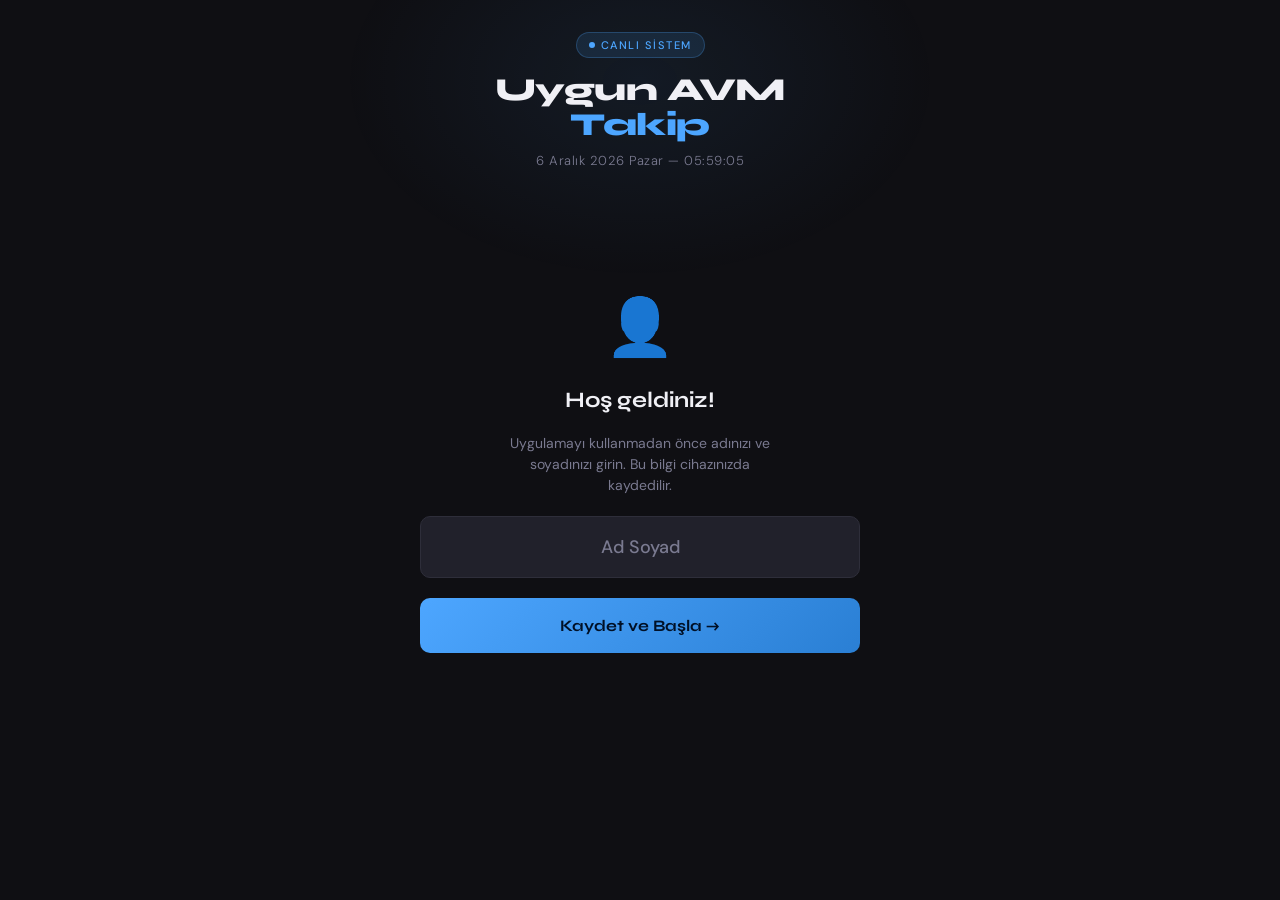
==== index.html @ b0c44f39 "Update index.html" ====
<!DOCTYPE html>
<html lang="tr">
<head>
  <meta charset="UTF-8">
  <meta name="viewport" content="width=device-width, initial-scale=1.0">
  <title>Uygun AVM Takip</title>
  <link href="https://fonts.googleapis.com/css2?family=Syne:wght@400;600;700;800&family=DM+Sans:wght@300;400;500&display=swap" rel="stylesheet">
  <link rel="stylesheet" href="style.css">
</head>
<body>

<div class="container">

  <!-- HEADER -->
  <div class="header">
    <div class="badge">Canlı Sistem</div>
    <h1>Uygun AVM<br><span>Takip</span></h1>
    <div class="clock" id="clock">—</div>
  </div>

  <!-- SETUP SCREEN (ilk açılışta görünür) -->
  <div id="setupScreen" class="setup-screen" style="display:none;">
    <div class="setup-icon">👤</div>
    <h2>Hoş geldiniz!</h2>
    <p>Uygulamayı kullanmadan önce adınızı ve soyadınızı girin. Bu bilgi cihazınızda kaydedilir.</p>
    <input class="name-input" id="nameInput" type="text" placeholder="Ad Soyad" maxlength="50" autocomplete="name" />
    <button class="btn-save-name" onclick="saveName()">Kaydet ve Başla →</button>
  </div>

  <!-- MAIN APP (isim kaydedildikten sonra görünür) -->
  <div id="mainApp" style="display:none; width:100%;">

    <!-- ÇALIŞAN KARTI -->
    <div class="card">
      <div class="card-label">Aktif Çalışan</div>
      <div class="status-bar">
        <div class="status-dot green" id="statusDot"></div>
        <div class="status-text"><strong id="employeeDisplay">—</strong></div>
      </div>
    </div>

    <!-- AKSİYON BUTONLARI -->
    <div class="card">
      <div class="card-label">İşlem Seçimi</div>
      <div class="divider"></div>
      <div class="buttons-grid">
        <button class="btn btn-start" onclick="sendAction('İşe Başladı', '🟢', 'green')">
          <span class="btn-icon">🟢</span>
          <span class="btn-label">İşe Başla</span>
        </button>
        <button class="btn btn-end" onclick="sendAction('Mesaisi Bitti', '🔴', 'red')">
          <span class="btn-icon">🔴</span>
          <span class="btn-label">Mesai Bitir</span>
        </button>
        <button class="btn btn-break-start" onclick="sendAction('Çay Molası', '🟡', 'yellow')">
          <span class="btn-icon">☕</span>
          <span class="btn-label">Çay Molası</span>
        </button>
        <button class="btn btn-lunch" onclick="sendAction('Yemek Molası', '🍽️', 'yellow')">
          <span class="btn-icon">🍽️</span>
          <span class="btn-label">Yemek Molası</span>
        </button>
        <button class="btn btn-break-end btn-full" onclick="sendAction('Moladan Döndü', '🔵', 'green')">
          <span class="btn-icon">🔵</span>
          <span class="btn-label">Moladan Dön</span>
        </button>
      </div>
    </div>

    <!-- SON İŞLEMLER -->
    <div class="card">
      <div class="card-label">Son İşlemler</div>
      <div class="divider"></div>
      <div class="history-list" id="historyList">
        <div class="empty-state">Henüz kayıt yok</div>
      </div>
    </div>

    <!-- PATRON GİRİŞ BUTONU -->
    <button class="btn-patron-entry" onclick="openPasswordModal()">
      🔐 Patron Görünümü
    </button>

  </div><!-- /mainApp -->

  <!-- PATRON PANELİ -->
  <div class="patron-panel" id="patronPanel">
    <div class="patron-header">
      <h2>👁️ Patron Paneli</h2>
      <button class="btn-patron-exit" onclick="exitPatron()">← Çık</button>
    </div>

    <div class="summary-row">
      <div class="summary-box green">
        <div class="s-num" id="countWorking">0</div>
        <div class="s-label">Çalışıyor</div>
      </div>
      <div class="summary-box yellow">
        <div class="s-num" id="countBreak">0</div>
        <div class="s-label">Molada</div>
      </div>
      <div class="summary-box red">
        <div class="s-num" id="countAlert">0</div>
        <div class="s-label">Aşıldı</div>
      </div>
    </div>

    <div class="refresh-info" id="refreshInfo">Yükleniyor...</div>
    <div id="workerList"><div class="patron-empty">⏳ Veriler yükleniyor...</div></div>
  </div>

</div><!-- /container -->

<!-- ŞİFRE MODALI -->
<div class="modal-overlay" id="passwordModal">
  <div class="modal">
    <h3>🔐 Patron Girişi</h3>
    <p>Devam etmek için şifreyi girin</p>
    <input class="name-input" id="passwordInput" type="password" placeholder="••••••" maxlength="20" />
    <div class="modal-btns">
      <button class="btn-modal-cancel" onclick="closePasswordModal()">İptal</button>
      <button class="btn-modal-ok" onclick="checkPassword()">Giriş →</button>
    </div>
  </div>
</div>

<!-- ÇALIŞAN DETAY MODALİ -->
<div class="detail-overlay" id="detailOverlay" onclick="closeDetailModal(event)">
  <div class="detail-panel" id="detailPanel">
    <div class="detail-handle"></div>

    <div class="detail-header">
      <div class="detail-avatar" id="detailAvatar">??</div>
      <div class="detail-title">
        <div class="detail-name" id="detailName">—</div>
        <div class="detail-subtitle" id="detailSubtitle">Bugünkü hareketler yükleniyor...</div>
      </div>
      <button class="btn-detail-close" onclick="closeDetailModal()">✕ Kapat</button>
    </div>

    <div class="detail-stats">
      <div class="detail-stat">
        <div class="ds-num" id="detailTotalBreaks">—</div>
        <div class="ds-label">Toplam Mola</div>
      </div>
      <div class="detail-stat warn" id="detailOverStatBox">
        <div class="ds-num" id="detailOverBreaks">—</div>
        <div class="ds-label">Süre Aşımı</div>
      </div>
      <div class="detail-stat">
        <div class="ds-num" id="detailTotalMoves">—</div>
        <div class="ds-label">Toplam Hareket</div>
      </div>
    </div>

    <div class="detail-section-label">Bugünkü Hareketler</div>

    <div class="detail-loading" id="detailLoading">
      <div class="spinner"></div>
      <span>Veriler çekiliyor...</span>
    </div>

    <div class="detail-timeline" id="detailTimeline" style="display:none;"></div>
  </div>
</div>

<!-- TOAST BİLDİRİMİ -->
<div class="toast" id="toast">
  <span class="toast-icon" id="toastIcon"></span>
  <span id="toastMsg"></span>
</div>

<!-- SCRIPTS: önce config, sonra app -->
<script src="config.js"></script>
<script src="app.js"></script>

</body>
</html>
---- style.css ----
/* ============================================================
   UYGUN AVM TAKİP — Ana Stil Dosyası
   ============================================================ */

/* ── 1. CSS DEĞİŞKENLERİ ─────────────────────────────────── */
:root {
  --bg: #0f0f13;
  --surface: #18181f;
  --surface2: #21212b;
  --border: #2e2e3a;
  --text: #f0f0f5;
  --text-muted: #7a7a90;
  --green: #22d47a;
  --green-dim: #16a358;
  --yellow: #f5c542;
  --yellow-dim: #c49b20;
  --blue: #4da6ff;
  --blue-dim: #2a7fd4;
  --red: #ff5a5a;
  --red-dim: #cc3535;
  --radius: 16px;
  --radius-sm: 10px;
}

/* ── 2. BASE / RESET ─────────────────────────────────────── */
* { box-sizing: border-box; margin: 0; padding: 0; }

body {
  background: var(--bg);
  color: var(--text);
  font-family: 'DM Sans', sans-serif;
  min-height: 100vh;
  display: flex;
  flex-direction: column;
  align-items: center;
  padding: 24px 16px 40px;
  position: relative;
  overflow-x: hidden;
}

/* Background glow */
body::before {
  content: '';
  position: fixed;
  top: -120px; left: 50%;
  transform: translateX(-50%);
  width: 600px; height: 400px;
  background: radial-gradient(ellipse, rgba(77,166,255,0.08) 0%, transparent 70%);
  pointer-events: none;
  z-index: 0;
}

.container {
  width: 100%;
  max-width: 440px;
  position: relative;
  z-index: 1;
}

/* ── 3. HEADER & SAAT ────────────────────────────────────── */
.header {
  text-align: center;
  margin-bottom: 32px;
  padding-top: 8px;
}

.header .badge {
  display: inline-flex;
  align-items: center;
  gap: 6px;
  background: rgba(77,166,255,0.12);
  border: 1px solid rgba(77,166,255,0.25);
  color: var(--blue);
  font-size: 11px;
  font-weight: 500;
  letter-spacing: 1.5px;
  text-transform: uppercase;
  padding: 5px 12px;
  border-radius: 100px;
  margin-bottom: 14px;
}

.header .badge::before {
  content: '';
  width: 6px; height: 6px;
  background: var(--blue);
  border-radius: 50%;
  animation: pulse 2s infinite;
}

@keyframes pulse {
  0%, 100% { opacity: 1; transform: scale(1); }
  50% { opacity: 0.5; transform: scale(0.8); }
}

.header h1 {
  font-family: 'Syne', sans-serif;
  font-size: 32px;
  font-weight: 800;
  letter-spacing: -0.5px;
  line-height: 1.1;
  color: var(--text);
}

.header h1 span {
  color: var(--blue);
}

.clock {
  margin-top: 10px;
  font-size: 13px;
  color: var(--text-muted);
  font-weight: 300;
  letter-spacing: 0.5px;
}

/* ── 4. KART & FORM ELEMANLARI ───────────────────────────── */
.card {
  background: var(--surface);
  border: 1px solid var(--border);
  border-radius: var(--radius);
  padding: 24px;
  margin-bottom: 16px;
}

.card-label {
  font-size: 11px;
  letter-spacing: 1.5px;
  text-transform: uppercase;
  color: var(--text-muted);
  font-weight: 500;
  margin-bottom: 10px;
}

/* Dropdown */
.select-wrapper {
  position: relative;
}

.select-wrapper::after {
  content: '▾';
  position: absolute;
  right: 16px;
  top: 50%;
  transform: translateY(-50%);
  color: var(--text-muted);
  pointer-events: none;
  font-size: 14px;
}

select {
  width: 100%;
  appearance: none;
  background: var(--surface2);
  border: 1px solid var(--border);
  border-radius: var(--radius-sm);
  color: var(--text);
  font-family: 'DM Sans', sans-serif;
  font-size: 16px;
  font-weight: 500;
  padding: 16px 44px 16px 16px;
  cursor: pointer;
  outline: none;
  transition: border-color 0.2s;
}

select:focus { border-color: var(--blue); }
select option { background: var(--surface2); }

/* Status bar */
.status-bar {
  display: flex;
  align-items: center;
  gap: 10px;
  background: var(--surface2);
  border: 1px solid var(--border);
  border-radius: var(--radius-sm);
  padding: 12px 16px;
  margin-top: 14px;
}

.status-dot {
  width: 8px; height: 8px;
  border-radius: 50%;
  background: var(--text-muted);
  flex-shrink: 0;
  transition: background 0.3s;
}

.status-dot.green  { background: var(--green);  box-shadow: 0 0 8px var(--green); }
.status-dot.yellow { background: var(--yellow); box-shadow: 0 0 8px var(--yellow); }
.status-dot.red    { background: var(--red);    box-shadow: 0 0 8px var(--red); }

.status-text { font-size: 13px; color: var(--text-muted); }
.status-text strong { color: var(--text); font-weight: 500; }

/* Setup screen */
.setup-screen {
  display: flex;
  flex-direction: column;
  align-items: center;
  justify-content: center;
  min-height: 60vh;
  text-align: center;
  gap: 20px;
}

.setup-screen .setup-icon { font-size: 56px; margin-bottom: 4px; }

.setup-screen h2 {
  font-family: 'Syne', sans-serif;
  font-size: 22px;
  font-weight: 700;
}

.setup-screen p {
  font-size: 14px;
  color: var(--text-muted);
  max-width: 260px;
  line-height: 1.5;
}

/* Name input */
.name-input {
  width: 100%;
  background: var(--surface2);
  border: 1px solid var(--border);
  border-radius: var(--radius-sm);
  color: var(--text);
  font-family: 'DM Sans', sans-serif;
  font-size: 18px;
  font-weight: 500;
  padding: 18px 16px;
  outline: none;
  text-align: center;
  transition: border-color 0.2s;
}

.name-input::placeholder { color: var(--text-muted); }
.name-input:focus { border-color: var(--blue); }

/* Save name button */
.btn-save-name {
  width: 100%;
  background: linear-gradient(135deg, var(--blue), var(--blue-dim));
  color: #001026;
  border: none;
  border-radius: var(--radius-sm);
  font-family: 'Syne', sans-serif;
  font-size: 16px;
  font-weight: 700;
  padding: 18px;
  cursor: pointer;
  transition: filter 0.15s, transform 0.12s;
  -webkit-tap-highlight-color: transparent;
}

.btn-save-name:active { transform: scale(0.97); filter: brightness(0.9); }
.btn-save-name:hover  { filter: brightness(1.08); }

/* ── 5. BUTONLAR ─────────────────────────────────────────── */
.buttons-grid {
  display: grid;
  grid-template-columns: 1fr 1fr;
  gap: 12px;
}

.btn {
  position: relative;
  display: flex;
  flex-direction: column;
  align-items: center;
  justify-content: center;
  gap: 8px;
  padding: 22px 16px;
  border: none;
  border-radius: var(--radius);
  font-family: 'Syne', sans-serif;
  font-size: 15px;
  font-weight: 700;
  cursor: pointer;
  transition: transform 0.12s ease, box-shadow 0.12s ease, filter 0.12s ease;
  overflow: hidden;
  min-height: 110px;
  -webkit-tap-highlight-color: transparent;
}

.btn .btn-icon  { font-size: 28px; line-height: 1; }
.btn .btn-label { font-size: 13px; letter-spacing: 0.2px; line-height: 1.2; text-align: center; }

/* Ripple effect */
.btn::after {
  content: '';
  position: absolute;
  inset: 0;
  background: white;
  opacity: 0;
  border-radius: inherit;
  transition: opacity 0.15s;
}

.btn:active::after { opacity: 0.08; }
.btn:active { transform: scale(0.95); filter: brightness(0.9); }
.btn:hover  { filter: brightness(1.08); }

/* Tam genişlik buton (2 sütunu kaplar) */
.btn-full {
  grid-column: 1 / -1;
  min-height: 80px;
  flex-direction: row;
  gap: 12px;
}
.btn-full .btn-icon  { font-size: 22px; }
.btn-full .btn-label { font-size: 15px; }

/* Buton renkleri */
.btn-start {
  background: linear-gradient(135deg, var(--green), var(--green-dim));
  color: #001a0d;
  box-shadow: 0 4px 24px rgba(34,212,122,0.25);
}

.btn-break-start {
  background: linear-gradient(135deg, var(--yellow), var(--yellow-dim));
  color: #1a1200;
  box-shadow: 0 4px 24px rgba(245,197,66,0.25);
}

.btn-lunch {
  background: linear-gradient(135deg, #ff9f43, #e08000);
  color: #1a0d00;
  box-shadow: 0 4px 24px rgba(255,159,67,0.25);
}

.btn-break-end {
  background: linear-gradient(135deg, var(--blue), var(--blue-dim));
  color: #001026;
  box-shadow: 0 4px 24px rgba(77,166,255,0.25);
}

.btn-end {
  background: linear-gradient(135deg, var(--red), var(--red-dim));
  color: #1a0000;
  box-shadow: 0 4px 24px rgba(255,90,90,0.25);
}

/* ── 6. TOAST, GEÇMİŞ, MODAL ────────────────────────────── */

/* Toast */
.toast {
  position: fixed;
  bottom: 32px;
  left: 50%;
  transform: translateX(-50%) translateY(100px);
  background: var(--surface);
  border: 1px solid var(--border);
  border-radius: 100px;
  padding: 14px 24px;
  display: flex;
  align-items: center;
  gap: 10px;
  font-size: 14px;
  font-weight: 500;
  white-space: nowrap;
  transition: transform 0.35s cubic-bezier(0.34, 1.56, 0.64, 1), opacity 0.35s;
  opacity: 0;
  z-index: 999;
  box-shadow: 0 8px 32px rgba(0,0,0,0.5);
}

.toast.show    { transform: translateX(-50%) translateY(0); opacity: 1; }
.toast.success { border-color: rgba(34,212,122,0.4); }
.toast.error   { border-color: rgba(255,90,90,0.4); }
.toast.loading { border-color: rgba(77,166,255,0.4); }
.toast-icon    { font-size: 18px; }

/* History */
.history-list {
  display: flex;
  flex-direction: column;
  gap: 8px;
  max-height: 280px;
  overflow-y: auto;
}

.history-list::-webkit-scrollbar       { width: 4px; }
.history-list::-webkit-scrollbar-track { background: transparent; }
.history-list::-webkit-scrollbar-thumb { background: var(--border); border-radius: 4px; }

.history-item {
  display: flex;
  align-items: center;
  gap: 12px;
  background: var(--surface2);
  border-radius: var(--radius-sm);
  padding: 12px 14px;
  animation: slideIn 0.3s ease;
}

@keyframes slideIn {
  from { opacity: 0; transform: translateY(-8px); }
  to   { opacity: 1; transform: translateY(0); }
}

.history-icon { font-size: 16px; }
.history-info { flex: 1; min-width: 0; }

.history-name {
  font-size: 13px;
  font-weight: 600;
  color: var(--text);
  white-space: nowrap;
  overflow: hidden;
  text-overflow: ellipsis;
}

.history-action { font-size: 11px; color: var(--text-muted); margin-top: 1px; }
.history-time   { font-size: 11px; color: var(--text-muted); flex-shrink: 0; font-weight: 300; }

.empty-state {
  text-align: center;
  color: var(--text-muted);
  font-size: 13px;
  padding: 20px 0;
}

/* Divider */
.divider { height: 1px; background: var(--border); margin: 6px 0 16px; }

/* Spinner */
.spinner {
  width: 16px; height: 16px;
  border: 2px solid rgba(77,166,255,0.3);
  border-top-color: var(--blue);
  border-radius: 50%;
  animation: spin 0.7s linear infinite;
}
@keyframes spin { to { transform: rotate(360deg); } }

/* Change name button */
.btn-change-name {
  background: none;
  border: 1px solid var(--border);
  border-radius: 100px;
  color: var(--text-muted);
  font-family: 'DM Sans', sans-serif;
  font-size: 12px;
  padding: 6px 14px;
  cursor: pointer;
  transition: border-color 0.2s, color 0.2s;
  margin-top: 4px;
}
.btn-change-name:hover { border-color: var(--blue); color: var(--blue); }

/* Patron entry button */
.btn-patron-entry {
  width: 100%;
  display: flex;
  align-items: center;
  justify-content: center;
  gap: 8px;
  background: none;
  border: 1px solid var(--border);
  border-radius: var(--radius-sm);
  color: var(--text-muted);
  font-family: 'DM Sans', sans-serif;
  font-size: 13px;
  padding: 14px;
  cursor: pointer;
  transition: border-color 0.2s, color 0.2s, background 0.2s;
  margin-top: 8px;
}
.btn-patron-entry:hover { border-color: var(--blue); color: var(--blue); background: rgba(77,166,255,0.05); }

/* Password modal */
.modal-overlay {
  position: fixed;
  inset: 0;
  background: rgba(0,0,0,0.75);
  backdrop-filter: blur(6px);
  display: flex;
  align-items: center;
  justify-content: center;
  z-index: 1000;
  padding: 24px;
  opacity: 0;
  pointer-events: none;
  transition: opacity 0.2s;
}
.modal-overlay.show { opacity: 1; pointer-events: all; }

.modal {
  background: var(--surface);
  border: 1px solid var(--border);
  border-radius: var(--radius);
  padding: 28px 24px;
  width: 100%;
  max-width: 340px;
  text-align: center;
  transform: translateY(20px);
  transition: transform 0.25s cubic-bezier(0.34,1.56,0.64,1);
}
.modal-overlay.show .modal { transform: translateY(0); }

.modal h3 { font-family: 'Syne', sans-serif; font-size: 18px; font-weight: 700; margin-bottom: 6px; }
.modal p   { font-size: 13px; color: var(--text-muted); margin-bottom: 20px; }
.modal .name-input { margin-bottom: 12px; letter-spacing: 4px; font-size: 22px; }

.modal-btns { display: flex; gap: 10px; }

.btn-modal-cancel {
  flex: 1;
  background: var(--surface2);
  border: 1px solid var(--border);
  border-radius: var(--radius-sm);
  color: var(--text-muted);
  font-family: 'DM Sans', sans-serif;
  font-size: 14px;
  padding: 14px;
  cursor: pointer;
  transition: border-color 0.2s;
}
.btn-modal-cancel:hover { border-color: var(--border); color: var(--text); }

.btn-modal-ok {
  flex: 2;
  background: linear-gradient(135deg, var(--blue), var(--blue-dim));
  border: none;
  border-radius: var(--radius-sm);
  color: #001026;
  font-family: 'Syne', sans-serif;
  font-size: 14px;
  font-weight: 700;
  padding: 14px;
  cursor: pointer;
  transition: filter 0.15s;
}
.btn-modal-ok:hover { filter: brightness(1.1); }

/* Shake animation */
.shake { animation: shake 0.4s ease; }
@keyframes shake {
  0%,100% { transform: translateX(0); }
  20%      { transform: translateX(-8px); }
  40%      { transform: translateX(8px); }
  60%      { transform: translateX(-6px); }
  80%      { transform: translateX(6px); }
}

/* ── 7. PATRON PANELİ ────────────────────────────────────── */
.patron-panel { display: none; width: 100%; }

.patron-header {
  display: flex;
  align-items: center;
  justify-content: space-between;
  margin-bottom: 20px;
}

.patron-header h2 { font-family: 'Syne', sans-serif; font-size: 20px; font-weight: 800; }

.btn-patron-exit {
  background: none;
  border: 1px solid var(--border);
  border-radius: 100px;
  color: var(--text-muted);
  font-size: 12px;
  font-family: 'DM Sans', sans-serif;
  padding: 6px 14px;
  cursor: pointer;
  transition: border-color 0.2s, color 0.2s;
}
.btn-patron-exit:hover { border-color: var(--red); color: var(--red); }

.refresh-info { font-size: 11px; color: var(--text-muted); text-align: center; margin-bottom: 12px; }

/* Worker cards */
.worker-card {
  background: var(--surface);
  border: 1px solid var(--border);
  border-radius: var(--radius);
  padding: 16px 20px;
  margin-bottom: 10px;
  display: flex;
  align-items: center;
  gap: 14px;
  transition: border-color 0.3s;
}

.worker-card.on-break   { border-color: rgba(245,197,66,0.4); }
.worker-card.over-limit { border-color: rgba(255,90,90,0.5); background: rgba(255,90,90,0.04); }
.worker-card.working    { border-color: rgba(34,212,122,0.3); }
.worker-card.off        { border-color: var(--border); opacity: 0.6; }

.worker-avatar {
  width: 40px; height: 40px;
  border-radius: 50%;
  display: flex;
  align-items: center;
  justify-content: center;
  font-family: 'Syne', sans-serif;
  font-size: 14px;
  font-weight: 700;
  flex-shrink: 0;
  background: var(--surface2);
  color: var(--text-muted);
}

.worker-card.working    .worker-avatar { background: rgba(34,212,122,0.15); color: var(--green); }
.worker-card.on-break   .worker-avatar { background: rgba(245,197,66,0.15); color: var(--yellow); }
.worker-card.over-limit .worker-avatar { background: rgba(255,90,90,0.15); color: var(--red); }

.worker-info { flex: 1; min-width: 0; }

.worker-name {
  font-size: 14px;
  font-weight: 600;
  white-space: nowrap;
  overflow: hidden;
  text-overflow: ellipsis;
}

.worker-status { font-size: 12px; color: var(--text-muted); margin-top: 2px; }

.worker-card.working    .worker-status { color: var(--green); }
.worker-card.on-break   .worker-status { color: var(--yellow); }
.worker-card.over-limit .worker-status { color: var(--red); }

.worker-timer {
  font-family: 'Syne', sans-serif;
  font-size: 15px;
  font-weight: 700;
  flex-shrink: 0;
  color: var(--text-muted);
}

.worker-card.on-break   .worker-timer { color: var(--yellow); }
.worker-card.over-limit .worker-timer { color: var(--red); }

.alert-badge {
  background: var(--red);
  color: white;
  font-size: 10px;
  font-weight: 700;
  padding: 3px 8px;
  border-radius: 100px;
  margin-left: 6px;
  animation: blink 1s infinite;
}
@keyframes blink { 0%,100% { opacity: 1; } 50% { opacity: 0.4; } }

.patron-empty { text-align: center; color: var(--text-muted); font-size: 13px; padding: 40px 0; }

/* Summary row */
.summary-row {
  display: grid;
  grid-template-columns: 1fr 1fr 1fr;
  gap: 10px;
  margin-bottom: 16px;
}

.summary-box {
  background: var(--surface);
  border: 1px solid var(--border);
  border-radius: var(--radius-sm);
  padding: 14px 10px;
  text-align: center;
}

.summary-box .s-num {
  font-family: 'Syne', sans-serif;
  font-size: 22px;
  font-weight: 800;
}

.summary-box .s-label {
  font-size: 10px;
  color: var(--text-muted);
  text-transform: uppercase;
  letter-spacing: 1px;
  margin-top: 2px;
}

.summary-box.green  .s-num { color: var(--green); }
.summary-box.yellow .s-num { color: var(--yellow); }
.summary-box.red    .s-num { color: var(--red); }

/* ── 8. ÇALIŞAN DETAY MODALİ ─────────────────────────────── */

/* Worker card tıklanabilir */
.worker-card {
  cursor: pointer;
}
.worker-card:hover {
  filter: brightness(1.06);
  transform: translateY(-1px);
  transition: border-color 0.3s, filter 0.15s, transform 0.15s;
}

/* Detay modal overlay */
.detail-overlay {
  position: fixed;
  inset: 0;
  background: rgba(0,0,0,0.8);
  backdrop-filter: blur(8px);
  display: flex;
  align-items: flex-end;
  justify-content: center;
  z-index: 1100;
  padding: 0;
  opacity: 0;
  pointer-events: none;
  transition: opacity 0.25s;
}
.detail-overlay.show {
  opacity: 1;
  pointer-events: all;
}

/* Detay panel — aşağıdan yukarıya slide */
.detail-panel {
  background: var(--surface);
  border: 1px solid var(--border);
  border-radius: var(--radius) var(--radius) 0 0;
  width: 100%;
  max-width: 480px;
  max-height: 85vh;
  overflow-y: auto;
  padding: 28px 24px 40px;
  transform: translateY(100%);
  transition: transform 0.32s cubic-bezier(0.34, 1.56, 0.64, 1);
}
.detail-overlay.show .detail-panel {
  transform: translateY(0);
}

/* Panel handle çubuğu */
.detail-handle {
  width: 40px;
  height: 4px;
  background: var(--border);
  border-radius: 2px;
  margin: 0 auto 22px;
}

/* Detay başlık satırı */
.detail-header {
  display: flex;
  align-items: center;
  gap: 14px;
  margin-bottom: 24px;
}

.detail-avatar {
  width: 48px; height: 48px;
  border-radius: 50%;
  display: flex;
  align-items: center;
  justify-content: center;
  font-family: 'Syne', sans-serif;
  font-size: 16px;
  font-weight: 700;
  flex-shrink: 0;
  background: rgba(77,166,255,0.15);
  color: var(--blue);
}

.detail-title { flex: 1; }
.detail-name {
  font-family: 'Syne', sans-serif;
  font-size: 18px;
  font-weight: 800;
  color: var(--text);
}
.detail-subtitle {
  font-size: 12px;
  color: var(--text-muted);
  margin-top: 2px;
}

.btn-detail-close {
  background: none;
  border: 1px solid var(--border);
  border-radius: 100px;
  color: var(--text-muted);
  font-family: 'DM Sans', sans-serif;
  font-size: 12px;
  padding: 6px 14px;
  cursor: pointer;
  transition: border-color 0.2s, color 0.2s;
  flex-shrink: 0;
}
.btn-detail-close:hover { border-color: var(--red); color: var(--red); }

/* Özet istatistik kutucukları */
.detail-stats {
  display: grid;
  grid-template-columns: 1fr 1fr 1fr;
  gap: 10px;
  margin-bottom: 22px;
}

.detail-stat {
  background: var(--surface2);
  border: 1px solid var(--border);
  border-radius: var(--radius-sm);
  padding: 14px 10px;
  text-align: center;
}

.detail-stat .ds-num {
  font-family: 'Syne', sans-serif;
  font-size: 22px;
  font-weight: 800;
  color: var(--text);
}
.detail-stat.warn .ds-num { color: var(--yellow); }
.detail-stat.danger .ds-num { color: var(--red); }

.detail-stat .ds-label {
  font-size: 10px;
  color: var(--text-muted);
  text-transform: uppercase;
  letter-spacing: 1px;
  margin-top: 3px;
  line-height: 1.3;
}

/* Gün hareketleri listesi */
.detail-section-label {
  font-size: 11px;
  letter-spacing: 1.5px;
  text-transform: uppercase;
  color: var(--text-muted);
  font-weight: 500;
  margin-bottom: 12px;
}

.detail-timeline {
  display: flex;
  flex-direction: column;
  gap: 6px;
}

.detail-row {
  display: flex;
  align-items: center;
  gap: 12px;
  background: var(--surface2);
  border-radius: var(--radius-sm);
  padding: 11px 14px;
  border-left: 3px solid transparent;
}

.detail-row.row-start      { border-left-color: var(--green); }
.detail-row.row-break      { border-left-color: var(--yellow); }
.detail-row.row-break-end  { border-left-color: var(--blue); }
.detail-row.row-end        { border-left-color: var(--red); }
.detail-row.row-over       { border-left-color: var(--red); background: rgba(255,90,90,0.07); }

.detail-row-icon { font-size: 15px; flex-shrink: 0; }

.detail-row-info { flex: 1; min-width: 0; }
.detail-row-action {
  font-size: 13px;
  font-weight: 500;
  color: var(--text);
}
.detail-row-note {
  font-size: 11px;
  color: var(--text-muted);
  margin-top: 1px;
}
.detail-row-note.over { color: var(--red); }

.detail-row-time {
  font-size: 12px;
  color: var(--text-muted);
  flex-shrink: 0;
  font-weight: 300;
}

/* Yükleniyor durumu */
.detail-loading {
  text-align: center;
  padding: 40px 0;
  color: var(--text-muted);
  font-size: 14px;
  display: flex;
  flex-direction: column;
  align-items: center;
  gap: 14px;
}

/* ── 9. GEÇMİŞ — AŞIM UYARISI ──────────────────────────── */
.history-item.over-break {
  background: rgba(255, 90, 90, 0.12);
  border: 1px solid rgba(255, 90, 90, 0.3);
}

.history-item.over-break .history-action {
  color: var(--red);
}

.history-item.over-break .history-name {
  color: var(--text);
}

/* ── 10. RESPONSIVE ─────────────────────────────────────── */
@media (max-width: 360px) {
  .btn            { min-height: 96px; padding: 18px 12px; }
  .btn .btn-icon  { font-size: 24px; }
  .btn .btn-label { font-size: 12px; }
}
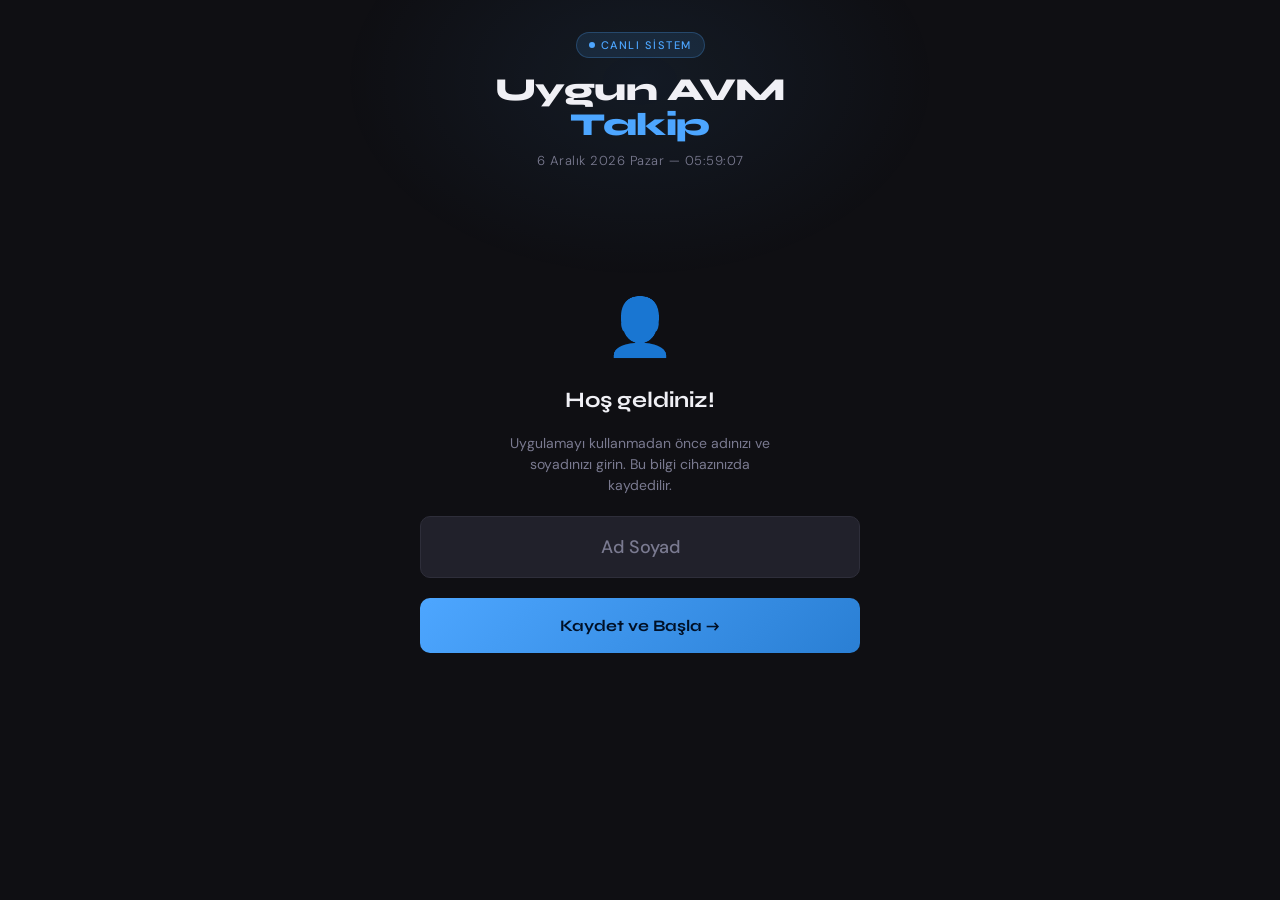
==== commit 16152e70: "Update index.html" ====
--- a/index.html
+++ b/index.html
@@ -44,15 +44,15 @@
       <div class="card-label">İşlem Seçimi</div>
       <div class="divider"></div>
       <div class="buttons-grid">
-        <button class="btn btn-start" onclick="sendAction('İşe Başladı', '🟢', 'green')">
-          <span class="btn-icon">🟢</span>
+        <button class="btn btn-start" onclick="sendAction('İşe Başladı', '💪🏼', 'green')">
+          <span class="btn-icon">💪🏼</span>
           <span class="btn-label">İşe Başla</span>
         </button>
-        <button class="btn btn-end" onclick="sendAction('Mesaisi Bitti', '🔴', 'red')">
-          <span class="btn-icon">🔴</span>
+        <button class="btn btn-end" onclick="sendAction('Mesaisi Bitti', '😮‍💨', 'red')">
+          <span class="btn-icon">😮‍💨</span>
           <span class="btn-label">Mesai Bitir</span>
         </button>
-        <button class="btn btn-break-start" onclick="sendAction('Çay Molası', '🟡', 'yellow')">
+        <button class="btn btn-break-start" onclick="sendAction('Çay Molası', '☕', 'yellow')">
           <span class="btn-icon">☕</span>
           <span class="btn-label">Çay Molası</span>
         </button>
@@ -60,8 +60,8 @@
           <span class="btn-icon">🍽️</span>
           <span class="btn-label">Yemek Molası</span>
         </button>
-        <button class="btn btn-break-end btn-full" onclick="sendAction('Moladan Döndü', '🔵', 'green')">
-          <span class="btn-icon">🔵</span>
+        <button class="btn btn-break-end btn-full" onclick="sendAction('Moladan Döndü', '🫠', 'green')">
+          <span class="btn-icon">🫠</span>
           <span class="btn-label">Moladan Dön</span>
         </button>
       </div>
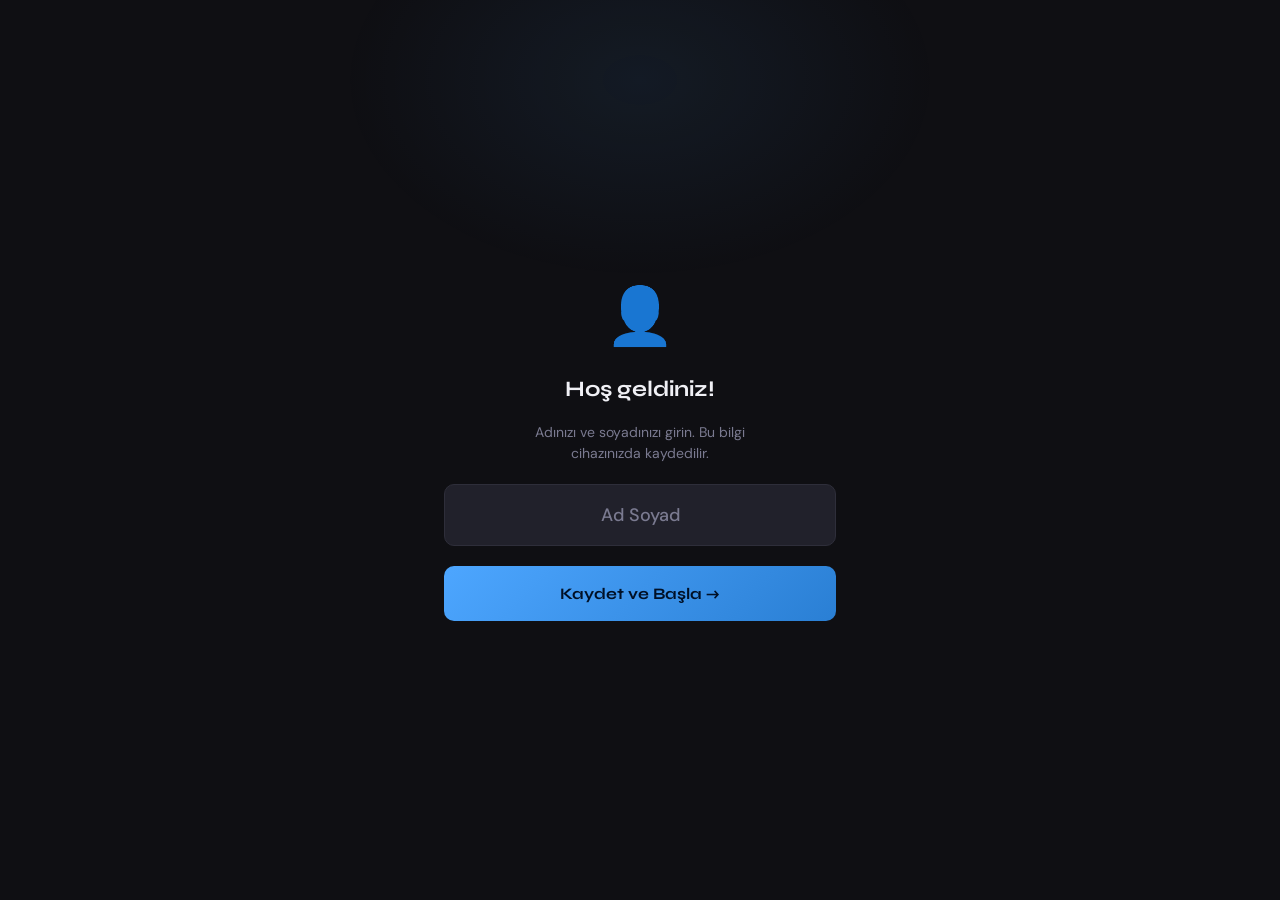
==== commit af943fb3: "deneme1" ====
--- a/index.html
+++ b/index.html
@@ -1,178 +1,180 @@
-<!DOCTYPE html>
-<html lang="tr">
-<head>
-  <meta charset="UTF-8">
-  <meta name="viewport" content="width=device-width, initial-scale=1.0">
-  <title>Uygun AVM Takip</title>
-  <link href="https://fonts.googleapis.com/css2?family=Syne:wght@400;600;700;800&family=DM+Sans:wght@300;400;500&display=swap" rel="stylesheet">
-  <link rel="stylesheet" href="style.css">
-</head>
-<body>
-
-<div class="container">
-
-  <!-- HEADER -->
-  <div class="header">
-    <div class="badge">Canlı Sistem</div>
-    <h1>Uygun AVM<br><span>Takip</span></h1>
-    <div class="clock" id="clock">—</div>
-  </div>
-
-  <!-- SETUP SCREEN (ilk açılışta görünür) -->
-  <div id="setupScreen" class="setup-screen" style="display:none;">
-    <div class="setup-icon">👤</div>
-    <h2>Hoş geldiniz!</h2>
-    <p>Uygulamayı kullanmadan önce adınızı ve soyadınızı girin. Bu bilgi cihazınızda kaydedilir.</p>
-    <input class="name-input" id="nameInput" type="text" placeholder="Ad Soyad" maxlength="50" autocomplete="name" />
-    <button class="btn-save-name" onclick="saveName()">Kaydet ve Başla →</button>
-  </div>
-
-  <!-- MAIN APP (isim kaydedildikten sonra görünür) -->
-  <div id="mainApp" style="display:none; width:100%;">
-
-    <!-- ÇALIŞAN KARTI -->
-    <div class="card">
-      <div class="card-label">Aktif Çalışan</div>
-      <div class="status-bar">
-        <div class="status-dot green" id="statusDot"></div>
-        <div class="status-text"><strong id="employeeDisplay">—</strong></div>
-      </div>
-    </div>
-
-    <!-- AKSİYON BUTONLARI -->
-    <div class="card">
-      <div class="card-label">İşlem Seçimi</div>
-      <div class="divider"></div>
-      <div class="buttons-grid">
-        <button class="btn btn-start" onclick="sendAction('İşe Başladı', '💪🏼', 'green')">
-          <span class="btn-icon">💪🏼</span>
-          <span class="btn-label">İşe Başla</span>
-        </button>
-        <button class="btn btn-end" onclick="sendAction('Mesaisi Bitti', '😮‍💨', 'red')">
-          <span class="btn-icon">😮‍💨</span>
-          <span class="btn-label">Mesai Bitir</span>
-        </button>
-        <button class="btn btn-break-start" onclick="sendAction('Çay Molası', '☕', 'yellow')">
-          <span class="btn-icon">☕</span>
-          <span class="btn-label">Çay Molası</span>
-        </button>
-        <button class="btn btn-lunch" onclick="sendAction('Yemek Molası', '🍽️', 'yellow')">
-          <span class="btn-icon">🍽️</span>
-          <span class="btn-label">Yemek Molası</span>
-        </button>
-        <button class="btn btn-break-end btn-full" onclick="sendAction('Moladan Döndü', '🫠', 'green')">
-          <span class="btn-icon">🫠</span>
-          <span class="btn-label">Moladan Dön</span>
-        </button>
-      </div>
-    </div>
-
-    <!-- SON İŞLEMLER -->
-    <div class="card">
-      <div class="card-label">Son İşlemler</div>
-      <div class="divider"></div>
-      <div class="history-list" id="historyList">
-        <div class="empty-state">Henüz kayıt yok</div>
-      </div>
-    </div>
-
-    <!-- PATRON GİRİŞ BUTONU -->
-    <button class="btn-patron-entry" onclick="openPasswordModal()">
-      🔐 Patron Görünümü
-    </button>
-
-  </div><!-- /mainApp -->
-
-  <!-- PATRON PANELİ -->
-  <div class="patron-panel" id="patronPanel">
-    <div class="patron-header">
-      <h2>👁️ Patron Paneli</h2>
-      <button class="btn-patron-exit" onclick="exitPatron()">← Çık</button>
-    </div>
-
-    <div class="summary-row">
-      <div class="summary-box green">
-        <div class="s-num" id="countWorking">0</div>
-        <div class="s-label">Çalışıyor</div>
-      </div>
-      <div class="summary-box yellow">
-        <div class="s-num" id="countBreak">0</div>
-        <div class="s-label">Molada</div>
-      </div>
-      <div class="summary-box red">
-        <div class="s-num" id="countAlert">0</div>
-        <div class="s-label">Aşıldı</div>
-      </div>
-    </div>
-
-    <div class="refresh-info" id="refreshInfo">Yükleniyor...</div>
-    <div id="workerList"><div class="patron-empty">⏳ Veriler yükleniyor...</div></div>
-  </div>
-
-</div><!-- /container -->
-
-<!-- ŞİFRE MODALI -->
-<div class="modal-overlay" id="passwordModal">
-  <div class="modal">
-    <h3>🔐 Patron Girişi</h3>
-    <p>Devam etmek için şifreyi girin</p>
-    <input class="name-input" id="passwordInput" type="password" placeholder="••••••" maxlength="20" />
-    <div class="modal-btns">
-      <button class="btn-modal-cancel" onclick="closePasswordModal()">İptal</button>
-      <button class="btn-modal-ok" onclick="checkPassword()">Giriş →</button>
-    </div>
-  </div>
-</div>
-
-<!-- ÇALIŞAN DETAY MODALİ -->
-<div class="detail-overlay" id="detailOverlay" onclick="closeDetailModal(event)">
-  <div class="detail-panel" id="detailPanel">
-    <div class="detail-handle"></div>
-
-    <div class="detail-header">
-      <div class="detail-avatar" id="detailAvatar">??</div>
-      <div class="detail-title">
-        <div class="detail-name" id="detailName">—</div>
-        <div class="detail-subtitle" id="detailSubtitle">Bugünkü hareketler yükleniyor...</div>
-      </div>
-      <button class="btn-detail-close" onclick="closeDetailModal()">✕ Kapat</button>
-    </div>
-
-    <div class="detail-stats">
-      <div class="detail-stat">
-        <div class="ds-num" id="detailTotalBreaks">—</div>
-        <div class="ds-label">Toplam Mola</div>
-      </div>
-      <div class="detail-stat warn" id="detailOverStatBox">
-        <div class="ds-num" id="detailOverBreaks">—</div>
-        <div class="ds-label">Süre Aşımı</div>
-      </div>
-      <div class="detail-stat">
-        <div class="ds-num" id="detailTotalMoves">—</div>
-        <div class="ds-label">Toplam Hareket</div>
-      </div>
-    </div>
-
-    <div class="detail-section-label">Bugünkü Hareketler</div>
-
-    <div class="detail-loading" id="detailLoading">
-      <div class="spinner"></div>
-      <span>Veriler çekiliyor...</span>
-    </div>
-
-    <div class="detail-timeline" id="detailTimeline" style="display:none;"></div>
-  </div>
-</div>
-
-<!-- TOAST BİLDİRİMİ -->
-<div class="toast" id="toast">
-  <span class="toast-icon" id="toastIcon"></span>
-  <span id="toastMsg"></span>
-</div>
-
-<!-- SCRIPTS: önce config, sonra app -->
-<script src="config.js"></script>
-<script src="app.js"></script>
-
-</body>
-</html>
+<!DOCTYPE html>
+<html lang="tr">
+<head>
+  <meta charset="UTF-8">
+  <meta name="viewport" content="width=device-width, initial-scale=1.0">
+  <title>Uygun AVM Takip</title>
+  <link href="https://fonts.googleapis.com/css2?family=Syne:wght@400;600;700;800&family=DM+Sans:wght@300;400;500&display=swap" rel="stylesheet">
+  <link rel="stylesheet" href="style.css">
+</head>
+<body>
+
+<!-- ══════════════════════════════════════════════════════════
+     SETUP SCREEN
+═══════════════════════════════════════════════════════════ -->
+<div id="setupScreen" class="setup-screen" style="display:none;">
+  <div class="setup-icon">👤</div>
+  <h2>Hoş geldiniz!</h2>
+  <p>Adınızı ve soyadınızı girin. Bu bilgi cihazınızda kaydedilir.</p>
+  <input class="name-input" id="nameInput" type="text" placeholder="Ad Soyad" maxlength="50" autocomplete="name" />
+  <button class="btn-save-name" onclick="saveName()">Kaydet ve Başla →</button>
+</div>
+
+<!-- ══════════════════════════════════════════════════════════
+     MAIN APP (tab sistemi)
+═══════════════════════════════════════════════════════════ -->
+<div id="mainApp" style="display:none; width:100%;">
+
+  <!-- TAB BAR (üstte sabit) -->
+  <div class="tab-bar" id="tabBar">
+    <div class="tab-header">
+      <div class="tab-brand">
+        <div class="tab-brand-name">Uygun AVM <span>Takip</span></div>
+        <div class="clock-mini" id="clock">—</div>
+      </div>
+      <div class="tab-pills">
+        <button class="tab-pill active" id="tabBtnPatron"  onclick="switchTab(0)">
+          <span id="tabPatronLabel">👁️ Patron</span>
+        </button>
+        <button class="tab-pill"        id="tabBtnEmployee" onclick="switchTab(1)">
+          <span id="tabEmployeeLabel">👤 <span id="tabNameShort">—</span></span>
+        </button>
+      </div>
+    </div>
+    <!-- Kayar gösterge çizgisi -->
+    <div class="tab-indicator" id="tabIndicator"></div>
+  </div>
+
+  <!-- TAB İÇERİKLERİ (yatay kaydırma) -->
+  <div class="tab-viewport" id="tabViewport">
+
+    <!-- ── TAB 0: PATRON PANELİ ── -->
+    <div class="tab-pane" id="panePatron">
+
+      <!-- Özet sayaçlar -->
+      <div class="patron-summary">
+        <div class="summary-box green">
+          <div class="s-num" id="countWorking">0</div>
+          <div class="s-label">Çalışıyor</div>
+        </div>
+        <div class="summary-box yellow">
+          <div class="s-num" id="countBreak">0</div>
+          <div class="s-label">Molada</div>
+        </div>
+        <div class="summary-box red">
+          <div class="s-num" id="countAlert">0</div>
+          <div class="s-label">Aşıldı</div>
+        </div>
+      </div>
+
+      <div class="refresh-info" id="refreshInfo">Yükleniyor...</div>
+      <div id="workerList"><div class="patron-empty">⏳ Veriler yükleniyor...</div></div>
+
+    </div><!-- /panePatron -->
+
+    <!-- ── TAB 1: ÇALIŞAN PANELİ ── -->
+    <div class="tab-pane" id="paneEmployee">
+
+      <!-- Çalışan durum kartı + canlı sayaç -->
+      <div class="card">
+        <div class="card-label">Aktif Çalışan</div>
+        <div class="status-bar">
+          <div class="status-dot green" id="statusDot"></div>
+          <div class="status-text">
+            <strong id="employeeDisplay">—</strong>
+          </div>
+          <div class="worker-timer" id="liveTimer" style="margin-left:auto;"></div>
+        </div>
+      </div>
+
+      <!-- Aksiyon butonları -->
+      <div class="card">
+        <div class="card-label">İşlem Seçimi</div>
+        <div class="divider"></div>
+        <div class="buttons-grid">
+          <button class="btn btn-start" onclick="sendAction('İşe Başladı','🟢','green')">
+            <span class="btn-icon">🟢</span>
+            <span class="btn-label">İşe Başla</span>
+          </button>
+          <button class="btn btn-end" onclick="sendAction('Mesaisi Bitti','🔴','red')">
+            <span class="btn-icon">🔴</span>
+            <span class="btn-label">Mesai Bitir</span>
+          </button>
+          <button class="btn btn-break-start" onclick="sendAction('Çay Molası','☕','yellow')">
+            <span class="btn-icon">☕</span>
+            <span class="btn-label">Çay Molası</span>
+          </button>
+          <button class="btn btn-lunch" onclick="sendAction('Yemek Molası','🍽️','yellow')">
+            <span class="btn-icon">🍽️</span>
+            <span class="btn-label">Yemek Molası</span>
+          </button>
+          <button class="btn btn-break-end btn-full" onclick="sendAction('Moladan Döndü','🔵','green')">
+            <span class="btn-icon">🔵</span>
+            <span class="btn-label">Moladan Dön</span>
+          </button>
+        </div>
+      </div>
+
+      <!-- Son işlemler -->
+      <div class="card">
+        <div class="card-label">Son İşlemler</div>
+        <div class="divider"></div>
+        <div class="history-list" id="historyList">
+          <div class="empty-state">Henüz kayıt yok</div>
+        </div>
+      </div>
+
+    </div><!-- /paneEmployee -->
+
+  </div><!-- /tab-viewport -->
+</div><!-- /mainApp -->
+
+<!-- ══════════════════════════════════════════════════════════
+     MODALLER
+═══════════════════════════════════════════════════════════ -->
+
+<!-- Çalışan detay modalı -->
+<div class="detail-overlay" id="detailOverlay" onclick="closeDetailModal(event)">
+  <div class="detail-panel" id="detailPanel">
+    <div class="detail-handle"></div>
+    <div class="detail-header">
+      <div class="detail-avatar" id="detailAvatar">??</div>
+      <div class="detail-title">
+        <div class="detail-name" id="detailName">—</div>
+        <div class="detail-subtitle" id="detailSubtitle">Yükleniyor...</div>
+      </div>
+      <button class="btn-detail-close" onclick="closeDetailModal()">✕</button>
+    </div>
+    <div class="detail-stats">
+      <div class="detail-stat">
+        <div class="ds-num" id="detailTotalBreaks">—</div>
+        <div class="ds-label">Toplam Mola</div>
+      </div>
+      <div class="detail-stat warn" id="detailOverStatBox">
+        <div class="ds-num" id="detailOverBreaks">—</div>
+        <div class="ds-label">Süre Aşımı</div>
+      </div>
+      <div class="detail-stat">
+        <div class="ds-num" id="detailTotalMoves">—</div>
+        <div class="ds-label">Toplam Hareket</div>
+      </div>
+    </div>
+    <div class="detail-section-label">Bugünkü Hareketler</div>
+    <div class="detail-loading" id="detailLoading">
+      <div class="spinner"></div>
+      <span>Veriler çekiliyor...</span>
+    </div>
+    <div class="detail-timeline" id="detailTimeline" style="display:none;"></div>
+  </div>
+</div>
+
+<!-- Toast -->
+<div class="toast" id="toast">
+  <span class="toast-icon" id="toastIcon"></span>
+  <span id="toastMsg"></span>
+</div>
+
+<script src="config.js"></script>
+<script src="app.js"></script>
+</body>
+</html>
--- a/style.css
+++ b/style.css
@@ -33,7 +33,7 @@
   display: flex;
   flex-direction: column;
   align-items: center;
-  padding: 24px 16px 40px;
+  padding: 0;
   position: relative;
   overflow-x: hidden;
 }
@@ -50,71 +50,133 @@
   z-index: 0;
 }
 
-.container {
+/* ── TAB SİSTEMİ ─────────────────────────────────────────── */
+#mainApp {
+  display: flex;
+  flex-direction: column;
+  height: 100vh;
+  width: 100%;
+  max-width: 480px;
+}
+
+/* Tab bar — üstte sabit */
+.tab-bar {
+  position: sticky;
+  top: 0;
+  z-index: 100;
+  background: var(--surface);
+  border-bottom: 1px solid var(--border);
+  padding: 12px 16px 0;
+  flex-shrink: 0;
+}
+
+.tab-header {
+  display: flex;
+  align-items: center;
+  justify-content: space-between;
+  margin-bottom: 10px;
+}
+
+.tab-brand-name {
+  font-family: 'Syne', sans-serif;
+  font-size: 18px;
+  font-weight: 800;
+  color: var(--text);
+  letter-spacing: -0.3px;
+  line-height: 1.1;
+}
+
+.tab-brand-name span {
+  color: var(--blue);
+}
+
+.clock-mini {
+  font-size: 11px;
+  color: var(--text-muted);
+  font-weight: 300;
+  margin-top: 1px;
+}
+
+.tab-pills {
+  display: flex;
+  gap: 4px;
+  background: var(--surface2);
+  border-radius: 100px;
+  padding: 3px;
+}
+
+.tab-pill {
+  background: none;
+  border: none;
+  border-radius: 100px;
+  color: var(--text-muted);
+  font-family: 'DM Sans', sans-serif;
+  font-size: 13px;
+  font-weight: 500;
+  padding: 6px 16px;
+  cursor: pointer;
+  transition: background 0.2s, color 0.2s;
+  white-space: nowrap;
+}
+
+.tab-pill.active {
+  background: var(--blue);
+  color: #001026;
+  font-weight: 600;
+}
+
+/* Kayar gösterge çizgisi */
+.tab-indicator {
+  height: 2px;
+  background: var(--blue);
+  border-radius: 2px;
+  transition: transform 0.25s ease, width 0.25s ease;
+  margin-top: 0;
+  display: none; /* pill zaten aktifi gösteriyor, çizgiye gerek yok */
+}
+
+/* Kaydırılabilir içerik alanı */
+.tab-viewport {
+  display: flex;
+  overflow-x: hidden;
+  scroll-snap-type: x mandatory;
+  flex: 1;
+  scroll-behavior: smooth;
+}
+
+.tab-pane {
+  min-width: 100%;
+  scroll-snap-align: start;
+  overflow-y: auto;
+  padding: 16px 16px 40px;
+}
+
+/* Patron özet satırı */
+.patron-summary {
+  display: grid;
+  grid-template-columns: 1fr 1fr 1fr;
+  gap: 10px;
+  margin-bottom: 12px;
+}
+
+/* Canlı sayaç — çalışan ekranı */
+.live-timer {
+  font-size: 12px;
+  color: var(--text-muted);
+  font-weight: 300;
+  margin-left: 8px;
+  transition: color 0.3s;
+}
+
+/* Setup ekranı tam ekran */
+#setupScreen {
+  min-height: 100vh;
   width: 100%;
   max-width: 440px;
-  position: relative;
-  z-index: 1;
-}
-
-/* ── 3. HEADER & SAAT ────────────────────────────────────── */
-.header {
-  text-align: center;
-  margin-bottom: 32px;
-  padding-top: 8px;
-}
-
-.header .badge {
-  display: inline-flex;
-  align-items: center;
-  gap: 6px;
-  background: rgba(77,166,255,0.12);
-  border: 1px solid rgba(77,166,255,0.25);
-  color: var(--blue);
-  font-size: 11px;
-  font-weight: 500;
-  letter-spacing: 1.5px;
-  text-transform: uppercase;
-  padding: 5px 12px;
-  border-radius: 100px;
-  margin-bottom: 14px;
-}
-
-.header .badge::before {
-  content: '';
-  width: 6px; height: 6px;
-  background: var(--blue);
-  border-radius: 50%;
-  animation: pulse 2s infinite;
-}
-
-@keyframes pulse {
-  0%, 100% { opacity: 1; transform: scale(1); }
-  50% { opacity: 0.5; transform: scale(0.8); }
-}
-
-.header h1 {
-  font-family: 'Syne', sans-serif;
-  font-size: 32px;
-  font-weight: 800;
-  letter-spacing: -0.5px;
-  line-height: 1.1;
-  color: var(--text);
-}
-
-.header h1 span {
-  color: var(--blue);
-}
-
-.clock {
-  margin-top: 10px;
-  font-size: 13px;
-  color: var(--text-muted);
-  font-weight: 300;
-  letter-spacing: 0.5px;
-}
-
-/* ── 4. KART & FORM ELEMANLARI ───────────────────────────── */
+  padding: 40px 24px;
+}
+
+/* ── 3. KART & FORM ELEMANLARI ───────────────────────────── */
 .card {
   background: var(--surface);
   border: 1px solid var(--border);
@@ -548,29 +610,7 @@
 }
 
 /* ── 7. PATRON PANELİ ────────────────────────────────────── */
-.patron-panel { display: none; width: 100%; }
-
-.patron-header {
-  display: flex;
-  align-items: center;
-  justify-content: space-between;
-  margin-bottom: 20px;
-}
-
-.patron-header h2 { font-family: 'Syne', sans-serif; font-size: 20px; font-weight: 800; }
-
-.btn-patron-exit {
-  background: none;
-  border: 1px solid var(--border);
-  border-radius: 100px;
-  color: var(--text-muted);
-  font-size: 12px;
-  font-family: 'DM Sans', sans-serif;
-  padding: 6px 14px;
-  cursor: pointer;
-  transition: border-color 0.2s, color 0.2s;
-}
-.btn-patron-exit:hover { border-color: var(--red); color: var(--red); }
+.patron-panel { width: 100%; }
 
 .refresh-info { font-size: 11px; color: var(--text-muted); text-align: center; margin-bottom: 12px; }
 
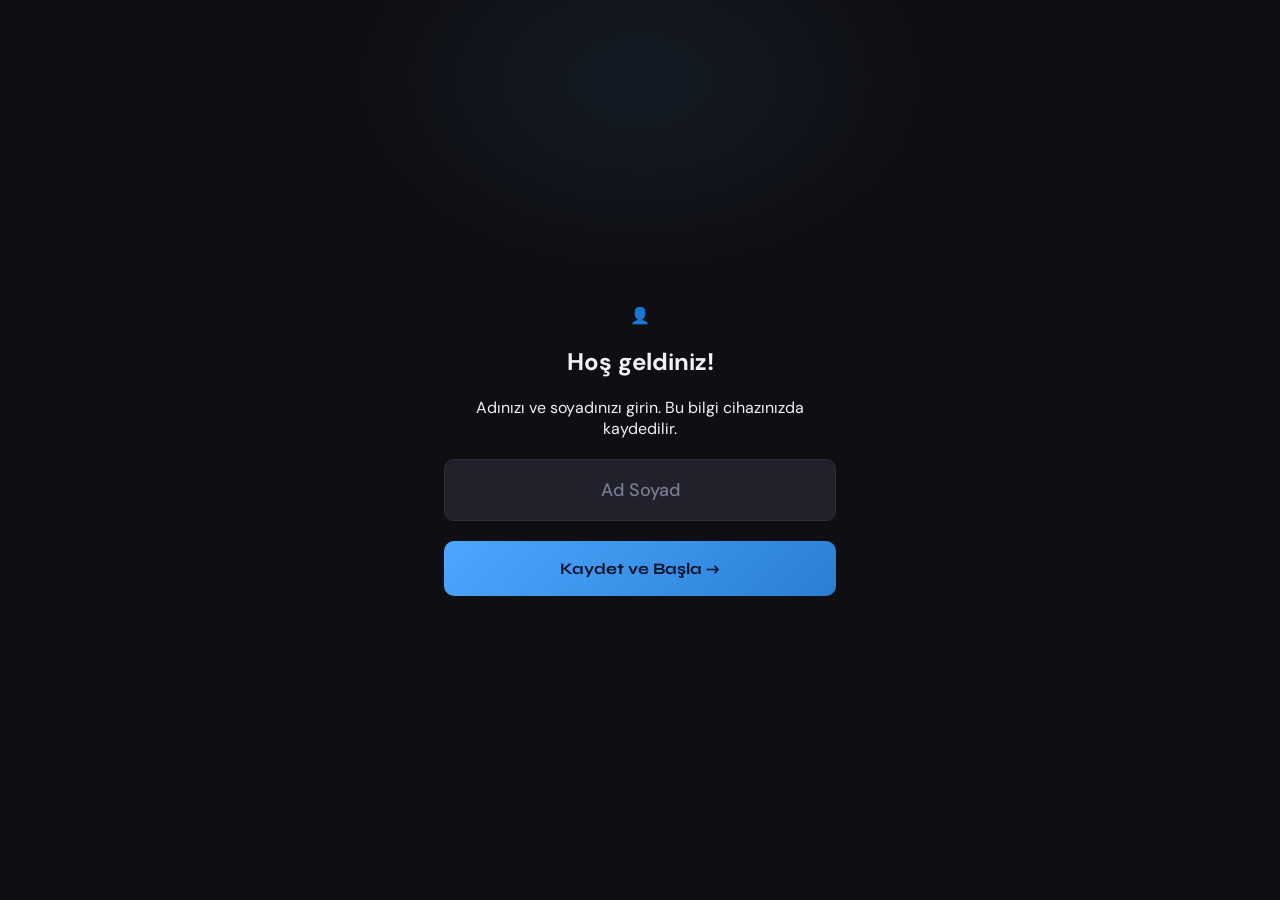
==== commit ac23375b: "hızlandırma2" ====
--- a/index.html
+++ b/index.html
@@ -4,15 +4,41 @@
   <meta charset="UTF-8">
   <meta name="viewport" content="width=device-width, initial-scale=1.0">
   <title>Uygun AVM Takip</title>
-  <link href="https://fonts.googleapis.com/css2?family=Syne:wght@400;600;700;800&family=DM+Sans:wght@300;400;500&display=swap" rel="stylesheet">
-  <link rel="stylesheet" href="style.css">
+
+  <!-- ✅ OPT-1: Kritik CSS inline — ilk boyama için dış dosya beklenmez -->
+  <style>
+    :root{--bg:#0f0f13;--surface:#18181f;--surface2:#21212b;--border:#2e2e3a;--text:#f0f0f5;--text-muted:#7a7a90;--blue:#4da6ff;--radius:16px;--radius-sm:10px;}
+    *{box-sizing:border-box;margin:0;padding:0}
+    body{background:var(--bg);color:var(--text);font-family:'DM Sans',system-ui,sans-serif;min-height:100vh;display:flex;flex-direction:column;align-items:center;overflow-x:hidden;}
+    /* İskelet — JS yüklenene kadar kullanıcı beyaz ekran görmez */
+    #appShell{width:100%;max-width:480px;padding:24px 16px;display:flex;flex-direction:column;gap:16px;}
+    .skel{background:var(--surface);border:1px solid var(--border);border-radius:var(--radius);padding:20px;}
+    .skel-bar{height:14px;background:var(--surface2);border-radius:6px;margin-bottom:10px;animation:skPulse 1.4s ease infinite;}
+    .skel-bar.short{width:55%;}.skel-bar.tall{height:80px;}
+    @keyframes skPulse{0%,100%{opacity:.6}50%{opacity:1}}
+    #setupScreen{min-height:100vh;width:100%;max-width:440px;padding:40px 24px;display:none;flex-direction:column;align-items:center;justify-content:center;text-align:center;gap:20px;}
+    #mainApp{display:none;width:100%;}
+  </style>
+
+  <!-- ✅ OPT-2: Font non-blocking -->
+  <link rel="preconnect" href="https://fonts.googleapis.com">
+  <link rel="preconnect" href="https://fonts.gstatic.com" crossorigin>
+  <link rel="stylesheet" href="https://fonts.googleapis.com/css2?family=Syne:wght@400;600;700;800&family=DM+Sans:wght@300;400;500&display=swap" media="print" onload="this.media='all'">
+  <noscript><link href="https://fonts.googleapis.com/css2?family=Syne:wght@400;600;700;800&family=DM+Sans:wght@300;400;500&display=swap" rel="stylesheet"></noscript>
+
+  <!-- ✅ OPT-3: style.css preload — tarayıcı erkenden keşfeder -->
+  <link rel="preload" href="style.css" as="style" onload="this.rel='stylesheet'">
+  <noscript><link rel="stylesheet" href="style.css"></noscript>
 </head>
 <body>
 
-<!-- ══════════════════════════════════════════════════════════
-     SETUP SCREEN
-═══════════════════════════════════════════════════════════ -->
-<div id="setupScreen" class="setup-screen" style="display:none;">
+<!-- ✅ OPT-4: Yükleme iskeleti -->
+<div id="appShell">
+  <div class="skel"><div class="skel-bar short"></div><div class="skel-bar tall"></div></div>
+  <div class="skel"><div class="skel-bar"></div><div class="skel-bar short"></div></div>
+</div>
+
+<div id="setupScreen">
   <div class="setup-icon">👤</div>
   <h2>Hoş geldiniz!</h2>
   <p>Adınızı ve soyadınızı girin. Bu bilgi cihazınızda kaydedilir.</p>
@@ -20,12 +46,7 @@
   <button class="btn-save-name" onclick="saveName()">Kaydet ve Başla →</button>
 </div>
 
-<!-- ══════════════════════════════════════════════════════════
-     MAIN APP (tab sistemi)
-═══════════════════════════════════════════════════════════ -->
-<div id="mainApp" style="display:none; width:100%;">
-
-  <!-- TAB BAR (üstte sabit) -->
+<div id="mainApp">
   <div class="tab-bar" id="tabBar">
     <div class="tab-header">
       <div class="tab-brand">
@@ -33,107 +54,52 @@
         <div class="clock-mini" id="clock">—</div>
       </div>
       <div class="tab-pills">
-        <button class="tab-pill active" id="tabBtnPatron"  onclick="switchTab(0)">
-          <span id="tabPatronLabel">👁️ Patron</span>
-        </button>
-        <button class="tab-pill"        id="tabBtnEmployee" onclick="switchTab(1)">
-          <span id="tabEmployeeLabel">👤 <span id="tabNameShort">—</span></span>
-        </button>
+        <button class="tab-pill active" id="tabBtnPatron"  onclick="switchTab(0)"><span id="tabPatronLabel">👁️ Patron</span></button>
+        <button class="tab-pill"        id="tabBtnEmployee" onclick="switchTab(1)"><span id="tabEmployeeLabel">👤 <span id="tabNameShort">—</span></span></button>
       </div>
     </div>
-    <!-- Kayar gösterge çizgisi -->
     <div class="tab-indicator" id="tabIndicator"></div>
   </div>
 
-  <!-- TAB İÇERİKLERİ (yatay kaydırma) -->
   <div class="tab-viewport" id="tabViewport">
-
-    <!-- ── TAB 0: PATRON PANELİ ── -->
     <div class="tab-pane" id="panePatron">
-
-      <!-- Özet sayaçlar -->
       <div class="patron-summary">
-        <div class="summary-box green">
-          <div class="s-num" id="countWorking">0</div>
-          <div class="s-label">Çalışıyor</div>
-        </div>
-        <div class="summary-box yellow">
-          <div class="s-num" id="countBreak">0</div>
-          <div class="s-label">Molada</div>
-        </div>
-        <div class="summary-box red">
-          <div class="s-num" id="countAlert">0</div>
-          <div class="s-label">Aşıldı</div>
-        </div>
+        <div class="summary-box green"><div class="s-num" id="countWorking">0</div><div class="s-label">Çalışıyor</div></div>
+        <div class="summary-box yellow"><div class="s-num" id="countBreak">0</div><div class="s-label">Molada</div></div>
+        <div class="summary-box red"><div class="s-num" id="countAlert">0</div><div class="s-label">Aşıldı</div></div>
       </div>
-
       <div class="refresh-info" id="refreshInfo">Yükleniyor...</div>
       <div id="workerList"><div class="patron-empty">⏳ Veriler yükleniyor...</div></div>
+    </div>
 
-    </div><!-- /panePatron -->
-
-    <!-- ── TAB 1: ÇALIŞAN PANELİ ── -->
     <div class="tab-pane" id="paneEmployee">
-
-      <!-- Çalışan durum kartı + canlı sayaç -->
       <div class="card">
         <div class="card-label">Aktif Çalışan</div>
         <div class="status-bar">
           <div class="status-dot green" id="statusDot"></div>
-          <div class="status-text">
-            <strong id="employeeDisplay">—</strong>
-          </div>
-          <div class="worker-timer" id="liveTimer" style="margin-left:auto;"></div>
+          <div class="status-text"><strong id="employeeDisplay">—</strong></div>
         </div>
       </div>
-
-      <!-- Aksiyon butonları -->
       <div class="card">
         <div class="card-label">İşlem Seçimi</div>
         <div class="divider"></div>
         <div class="buttons-grid">
-          <button class="btn btn-start" onclick="sendAction('İşe Başladı','🟢','green')">
-            <span class="btn-icon">🟢</span>
-            <span class="btn-label">İşe Başla</span>
-          </button>
-          <button class="btn btn-end" onclick="sendAction('Mesaisi Bitti','🔴','red')">
-            <span class="btn-icon">🔴</span>
-            <span class="btn-label">Mesai Bitir</span>
-          </button>
-          <button class="btn btn-break-start" onclick="sendAction('Çay Molası','☕','yellow')">
-            <span class="btn-icon">☕</span>
-            <span class="btn-label">Çay Molası</span>
-          </button>
-          <button class="btn btn-lunch" onclick="sendAction('Yemek Molası','🍽️','yellow')">
-            <span class="btn-icon">🍽️</span>
-            <span class="btn-label">Yemek Molası</span>
-          </button>
-          <button class="btn btn-break-end btn-full" onclick="sendAction('Moladan Döndü','🔵','green')">
-            <span class="btn-icon">🔵</span>
-            <span class="btn-label">Moladan Dön</span>
-          </button>
+          <button class="btn btn-start"       onclick="sendAction('İşe Başladı','💪🏼','green')"><span class="btn-icon">💪🏼</span><span class="btn-label">İşe Başla</span></button>
+          <button class="btn btn-end"         onclick="sendAction('Mesaisi Bitti','😮‍💨','red')"><span class="btn-icon">😮‍💨</span><span class="btn-label">Mesai Bitir</span></button>
+          <button class="btn btn-break-start" onclick="sendAction('Çay Molası','☕','yellow')"><span class="btn-icon">☕</span><span class="btn-label">Çay Molası</span></button>
+          <button class="btn btn-lunch"       onclick="sendAction('Yemek Molası','🍽️','yellow')"><span class="btn-icon">🍽️</span><span class="btn-label">Yemek Molası</span></button>
+          <button class="btn btn-break-end btn-full" onclick="sendAction('Moladan Döndü','🫠','green')"><span class="btn-icon">🫠</span><span class="btn-label">Moladan Dön</span></button>
         </div>
       </div>
-
-      <!-- Son işlemler -->
       <div class="card">
         <div class="card-label">Son İşlemler</div>
         <div class="divider"></div>
-        <div class="history-list" id="historyList">
-          <div class="empty-state">Henüz kayıt yok</div>
-        </div>
+        <div class="history-list" id="historyList"><div class="empty-state">Henüz kayıt yok</div></div>
       </div>
+    </div>
+  </div>
+</div>
 
-    </div><!-- /paneEmployee -->
-
-  </div><!-- /tab-viewport -->
-</div><!-- /mainApp -->
-
-<!-- ══════════════════════════════════════════════════════════
-     MODALLER
-═══════════════════════════════════════════════════════════ -->
-
-<!-- Çalışan detay modalı -->
 <div class="detail-overlay" id="detailOverlay" onclick="closeDetailModal(event)">
   <div class="detail-panel" id="detailPanel">
     <div class="detail-handle"></div>
@@ -146,35 +112,20 @@
       <button class="btn-detail-close" onclick="closeDetailModal()">✕</button>
     </div>
     <div class="detail-stats">
-      <div class="detail-stat">
-        <div class="ds-num" id="detailTotalBreaks">—</div>
-        <div class="ds-label">Toplam Mola</div>
-      </div>
-      <div class="detail-stat warn" id="detailOverStatBox">
-        <div class="ds-num" id="detailOverBreaks">—</div>
-        <div class="ds-label">Süre Aşımı</div>
-      </div>
-      <div class="detail-stat">
-        <div class="ds-num" id="detailTotalMoves">—</div>
-        <div class="ds-label">Toplam Hareket</div>
-      </div>
+      <div class="detail-stat"><div class="ds-num" id="detailTotalBreaks">—</div><div class="ds-label">Toplam Mola</div></div>
+      <div class="detail-stat warn" id="detailOverStatBox"><div class="ds-num" id="detailOverBreaks">—</div><div class="ds-label">Süre Aşımı</div></div>
+      <div class="detail-stat"><div class="ds-num" id="detailTotalMoves">—</div><div class="ds-label">Toplam Hareket</div></div>
     </div>
     <div class="detail-section-label">Bugünkü Hareketler</div>
-    <div class="detail-loading" id="detailLoading">
-      <div class="spinner"></div>
-      <span>Veriler çekiliyor...</span>
-    </div>
+    <div class="detail-loading" id="detailLoading"><div class="spinner"></div><span>Veriler çekiliyor...</span></div>
     <div class="detail-timeline" id="detailTimeline" style="display:none;"></div>
   </div>
 </div>
 
-<!-- Toast -->
-<div class="toast" id="toast">
-  <span class="toast-icon" id="toastIcon"></span>
-  <span id="toastMsg"></span>
-</div>
+<div class="toast" id="toast"><span class="toast-icon" id="toastIcon"></span><span id="toastMsg"></span></div>
 
-<script src="config.js"></script>
-<script src="app.js"></script>
+<!-- ✅ OPT-5: defer — HTML parse'ını bloklamaz, çok daha hızlı görünür -->
+<script src="config.js" defer></script>
+<script src="app.js" defer></script>
 </body>
 </html>
--- a/style.css
+++ b/style.css
@@ -365,6 +365,16 @@
 .btn:active { transform: scale(0.95); filter: brightness(0.9); }
 .btn:hover  { filter: brightness(1.08); }
 
+/* Gönderim sırasında butonları devre dışı göster */
+.btn.sending,
+.btn:disabled {
+  opacity: 0.45;
+  pointer-events: none;
+  transform: none !important;
+  filter: none !important;
+  cursor: not-allowed;
+}
+
 /* Tam genişlik buton (2 sütunu kaplar) */
 .btn-full {
   grid-column: 1 / -1;
@@ -538,8 +548,7 @@
 .modal-overlay {
   position: fixed;
   inset: 0;
-  background: rgba(0,0,0,0.75);
-  backdrop-filter: blur(6px);
+  background: rgba(0,0,0,0.82);
   display: flex;
   align-items: center;
   justify-content: center;
@@ -548,6 +557,7 @@
   opacity: 0;
   pointer-events: none;
   transition: opacity 0.2s;
+  will-change: opacity;
 }
 .modal-overlay.show { opacity: 1; pointer-events: all; }
 
@@ -741,8 +751,7 @@
 .detail-overlay {
   position: fixed;
   inset: 0;
-  background: rgba(0,0,0,0.8);
-  backdrop-filter: blur(8px);
+  background: rgba(0,0,0,0.85); /* backdrop-filter:blur kaldırıldı — mobilde GPU maliyeti yüksek */
   display: flex;
   align-items: flex-end;
   justify-content: center;
@@ -751,6 +760,7 @@
   opacity: 0;
   pointer-events: none;
   transition: opacity 0.25s;
+  will-change: opacity; /* GPU katmanını önceden oluştur */
 }
 .detail-overlay.show {
   opacity: 1;
@@ -769,6 +779,7 @@
   padding: 28px 24px 40px;
   transform: translateY(100%);
   transition: transform 0.32s cubic-bezier(0.34, 1.56, 0.64, 1);
+  will-change: transform; /* GPU katmanı hazır — jank olmaz */
 }
 .detail-overlay.show .detail-panel {
   transform: translateY(0);
@@ -933,6 +944,20 @@
 }
 
 /* ── 9. GEÇMİŞ — AŞIM UYARISI ──────────────────────────── */
+.history-live-timer {
+  display: inline-flex;
+  align-items: center;
+  font-family: 'Syne', sans-serif;
+  font-size: 12px;
+  font-weight: 700;
+  color: var(--yellow);
+  background: rgba(245, 197, 66, 0.12);
+  border-radius: 100px;
+  padding: 1px 7px;
+  margin-left: 6px;
+  transition: color 0.3s;
+}
+
 .history-item.over-break {
   background: rgba(255, 90, 90, 0.12);
   border: 1px solid rgba(255, 90, 90, 0.3);
--- a/style.css
+++ b/style.css
@@ -365,6 +365,16 @@
 .btn:active { transform: scale(0.95); filter: brightness(0.9); }
 .btn:hover  { filter: brightness(1.08); }
 
+/* Gönderim sırasında butonları devre dışı göster */
+.btn.sending,
+.btn:disabled {
+  opacity: 0.45;
+  pointer-events: none;
+  transform: none !important;
+  filter: none !important;
+  cursor: not-allowed;
+}
+
 /* Tam genişlik buton (2 sütunu kaplar) */
 .btn-full {
   grid-column: 1 / -1;
@@ -538,8 +548,7 @@
 .modal-overlay {
   position: fixed;
   inset: 0;
-  background: rgba(0,0,0,0.75);
-  backdrop-filter: blur(6px);
+  background: rgba(0,0,0,0.82);
   display: flex;
   align-items: center;
   justify-content: center;
@@ -548,6 +557,7 @@
   opacity: 0;
   pointer-events: none;
   transition: opacity 0.2s;
+  will-change: opacity;
 }
 .modal-overlay.show { opacity: 1; pointer-events: all; }
 
@@ -741,8 +751,7 @@
 .detail-overlay {
   position: fixed;
   inset: 0;
-  background: rgba(0,0,0,0.8);
-  backdrop-filter: blur(8px);
+  background: rgba(0,0,0,0.85); /* backdrop-filter:blur kaldırıldı — mobilde GPU maliyeti yüksek */
   display: flex;
   align-items: flex-end;
   justify-content: center;
@@ -751,6 +760,7 @@
   opacity: 0;
   pointer-events: none;
   transition: opacity 0.25s;
+  will-change: opacity; /* GPU katmanını önceden oluştur */
 }
 .detail-overlay.show {
   opacity: 1;
@@ -769,6 +779,7 @@
   padding: 28px 24px 40px;
   transform: translateY(100%);
   transition: transform 0.32s cubic-bezier(0.34, 1.56, 0.64, 1);
+  will-change: transform; /* GPU katmanı hazır — jank olmaz */
 }
 .detail-overlay.show .detail-panel {
   transform: translateY(0);
@@ -933,6 +944,20 @@
 }
 
 /* ── 9. GEÇMİŞ — AŞIM UYARISI ──────────────────────────── */
+.history-live-timer {
+  display: inline-flex;
+  align-items: center;
+  font-family: 'Syne', sans-serif;
+  font-size: 12px;
+  font-weight: 700;
+  color: var(--yellow);
+  background: rgba(245, 197, 66, 0.12);
+  border-radius: 100px;
+  padding: 1px 7px;
+  margin-left: 6px;
+  transition: color 0.3s;
+}
+
 .history-item.over-break {
   background: rgba(255, 90, 90, 0.12);
   border: 1px solid rgba(255, 90, 90, 0.3);
